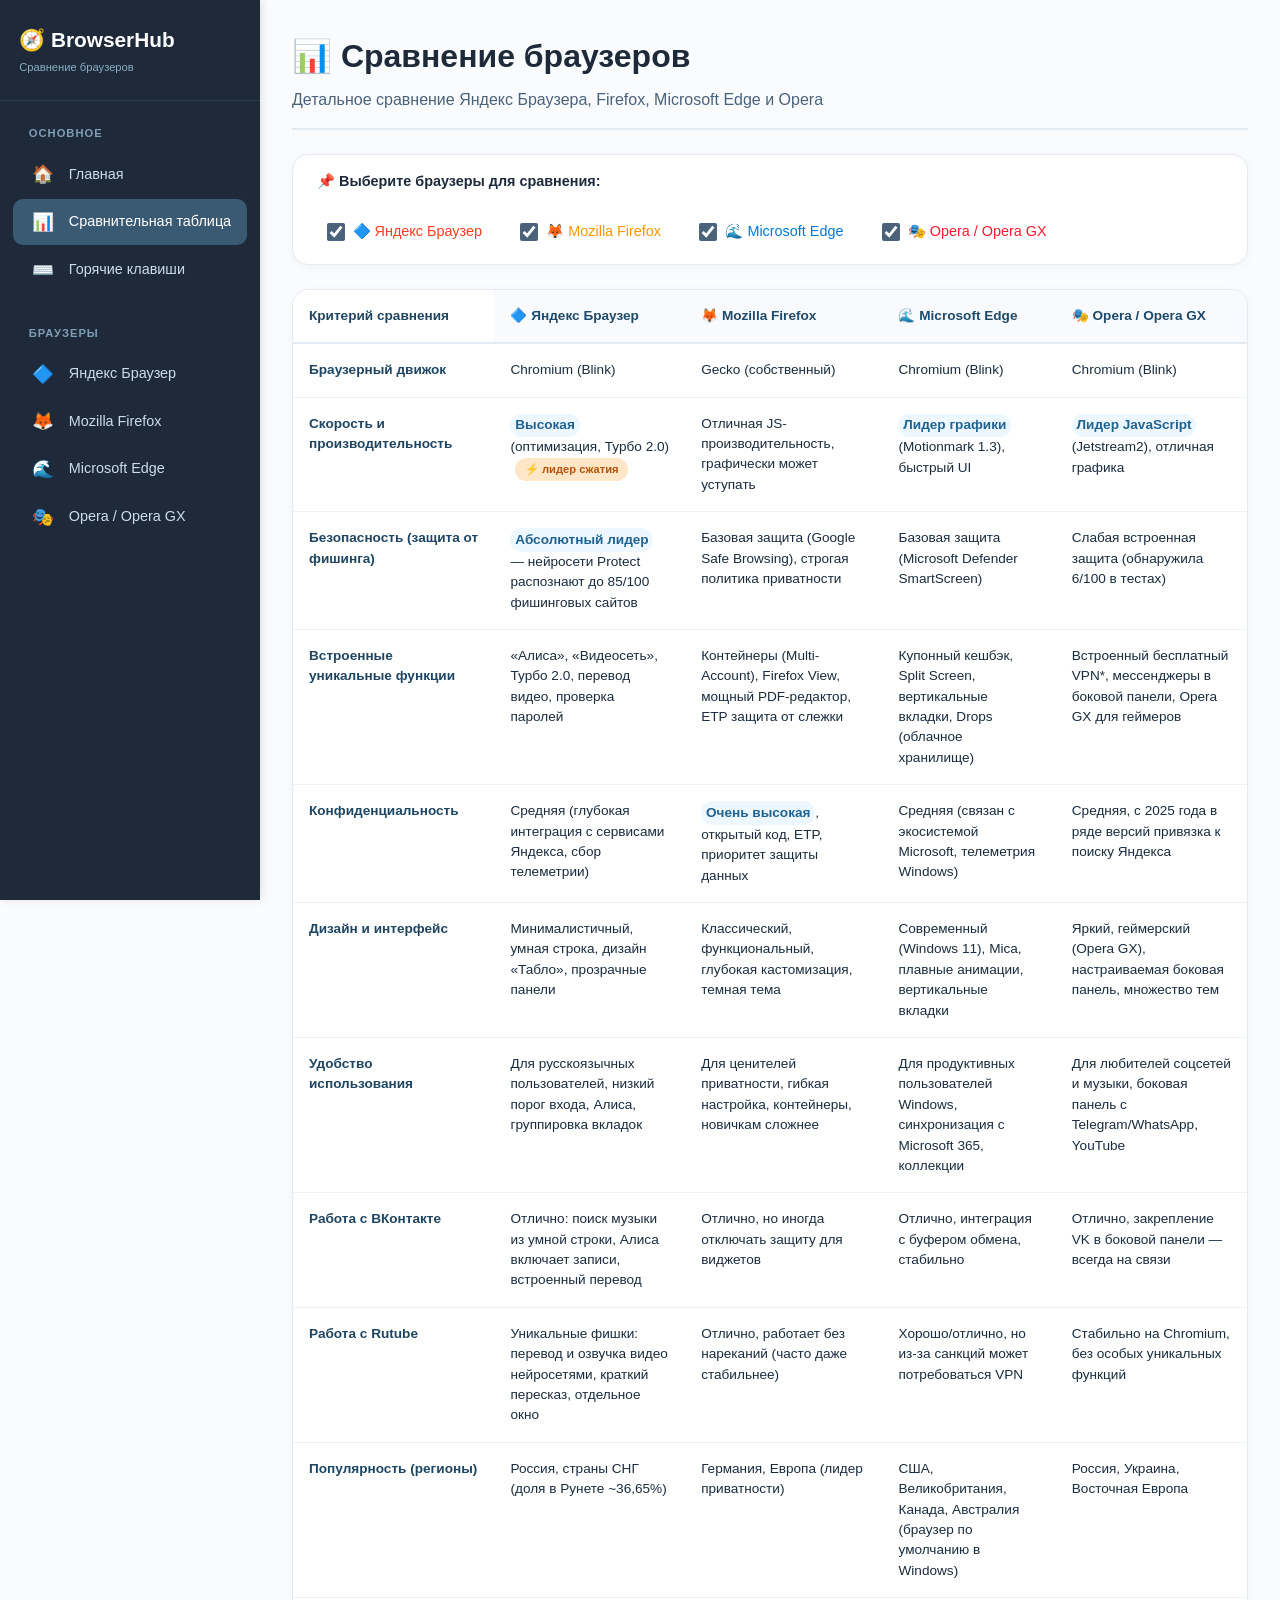
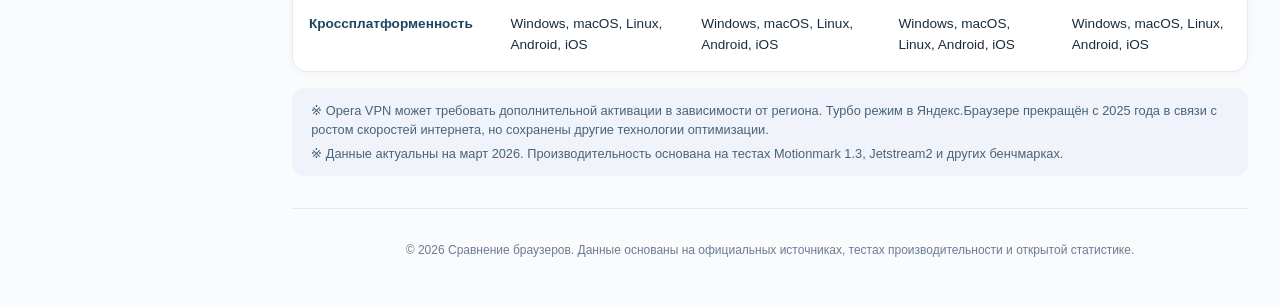
==== comparison.html @ c13c54df "Add files via upload" ====
<!DOCTYPE html>
<html lang="ru">
<head>
    <meta charset="UTF-8">
    <meta name="viewport" content="width=device-width, initial-scale=1.0">
    <title>Сравнение браузеров — Яндекс, Firefox, Edge, Opera</title>
    <style>
        /* ========= ОБЩИЕ СТИЛИ ========= */
        * {
            margin: 0;
            padding: 0;
            box-sizing: border-box;
        }

        body {
            font-family: -apple-system, BlinkMacSystemFont, 'Segoe UI', Roboto, 'Helvetica Neue', sans-serif;
            background: #f9fbfd;
            color: #1a2c3e;
            line-height: 1.5;
        }

        /* ========= БОКОВАЯ ПАНЕЛЬ ========= */
        .sidebar {
            position: fixed;
            left: 0;
            top: 0;
            width: 260px;
            height: 100vh;
            background: #1e2a3a;
            color: #e2e8f0;
            overflow-y: auto;
            z-index: 1000;
            box-shadow: 2px 0 8px rgba(0, 0, 0, 0.1);
        }

        .sidebar-header {
            padding: 1.5rem 1.2rem;
            border-bottom: 1px solid #2d3e4e;
            margin-bottom: 1rem;
        }

        .sidebar-header h3 {
            font-size: 1.3rem;
            font-weight: 600;
            color: #fff;
            margin-bottom: 0.25rem;
        }

        .sidebar-header p {
            font-size: 0.7rem;
            color: #8aaec4;
        }

        .sidebar-nav {
            padding: 0 0.8rem;
        }

        .nav-group {
            margin-bottom: 1.5rem;
        }

        .nav-group-title {
            font-size: 0.7rem;
            text-transform: uppercase;
            letter-spacing: 1px;
            font-weight: 600;
            color: #7f9eb5;
            padding: 0.5rem 1rem;
            margin-top: 0.5rem;
        }

        .nav-item {
            display: flex;
            align-items: center;
            gap: 12px;
            padding: 0.6rem 1rem;
            margin: 2px 0;
            border-radius: 10px;
            transition: all 0.2s ease;
            font-size: 0.9rem;
            font-weight: 500;
            color: #cbdde9;
        }

        .nav-item:hover {
            background: #2d4053;
            color: white;
            cursor: pointer;
        }

        .nav-item.active {
            background: #3a5a74;
            color: white;
        }

        .nav-icon {
            width: 28px;
            font-size: 1.1rem;
            text-align: center;
        }

        .sidebar-nav a {
            text-decoration: none;
            color: inherit;
            display: flex;
            align-items: center;
            gap: 12px;
            width: 100%;
        }

        /* ========= ОСНОВНОЙ КОНТЕНТ ========= */
        .main-content {
            margin-left: 260px;
            padding: 2rem;
            max-width: 1400px;
        }

        /* ========= ПАНЕЛЬ ВЫБОРА БРАУЗЕРОВ ========= */
        .selector-panel {
            background: white;
            border-radius: 1rem;
            padding: 1rem 1.5rem;
            margin-bottom: 1.5rem;
            border: 1px solid #e4eaf1;
            display: flex;
            flex-wrap: wrap;
            align-items: center;
            gap: 1.5rem;
            box-shadow: 0 2px 8px rgba(0, 0, 0, 0.04);
        }

        .selector-title {
            font-weight: 600;
            color: #1e2a3a;
            font-size: 0.9rem;
        }

        .checkbox-group {
            display: flex;
            flex-wrap: wrap;
            gap: 1.2rem;
        }

        .checkbox-item {
            display: flex;
            align-items: center;
            gap: 0.5rem;
            cursor: pointer;
            padding: 0.3rem 0.6rem;
            border-radius: 30px;
            transition: background 0.2s;
        }

        .checkbox-item:hover {
            background: #f0f4fa;
        }

        .checkbox-item input {
            width: 18px;
            height: 18px;
            cursor: pointer;
            accent-color: #4a627a;
        }

        .checkbox-item label {
            cursor: pointer;
            font-weight: 500;
            font-size: 0.9rem;
        }

        .checkbox-item.yandex label { color: #fc3f1d; }
        .checkbox-item.firefox label { color: #ff9500; }
        .checkbox-item.edge label { color: #0078d4; }
        .checkbox-item.opera label { color: #ff1a2e; }

        /* ========= ТАБЛИЦА ========= */
        .table-wrapper {
            overflow-x: auto;
            border-radius: 1rem;
            border: 1px solid #e4eaf1;
            background: white;
            box-shadow: 0 2px 8px rgba(0, 0, 0, 0.04);
        }

        .comparison-table {
            width: 100%;
            border-collapse: collapse;
            font-size: 0.85rem;
            min-width: 700px;
        }

        .comparison-table th,
        .comparison-table td {
            padding: 1rem;
            text-align: left;
            border-bottom: 1px solid #eef2f8;
            vertical-align: top;
        }

        .comparison-table th {
            background: #f8fafd;
            font-weight: 700;
            color: #1e4a6b;
            border-bottom: 2px solid #e4eaf1;
        }

        .comparison-table tr:last-child td {
            border-bottom: none;
        }

        /* Стили для скрытых колонок */
        .comparison-table th.hidden-col,
        .comparison-table td.hidden-col {
            display: none;
        }

        /* Первая колонка всегда видима */
        .comparison-table th:first-child,
        .comparison-table td:first-child {
            background: #fefefe;
            font-weight: 600;
            color: #1e4663;
            position: sticky;
            left: 0;
            background: white;
            box-shadow: 2px 0 5px -2px rgba(0,0,0,0.05);
        }

        .highlight {
            font-weight: 700;
            color: #1f6392;
            background: #ecf7ff;
            border-radius: 12px;
            padding: 0.1rem 0.3rem;
            display: inline-block;
        }

        .badge-leader {
            background: #ffe6c7;
            color: #b45309;
            font-size: 0.7rem;
            font-weight: 600;
            padding: 0.2rem 0.6rem;
            border-radius: 20px;
            display: inline-block;
            margin-left: 0.3rem;
        }

        .feature-list {
            margin: 0;
            padding-left: 1.2rem;
        }

        .feature-list li {
            margin-bottom: 0.2rem;
        }

        /* ========= ЗАГОЛОВОК ========= */
        .page-header {
            margin-bottom: 1.5rem;
            padding-bottom: 1rem;
            border-bottom: 2px solid #e4eaf1;
        }

        .page-header h1 {
            font-size: 2rem;
            font-weight: 700;
            color: #1e2a3a;
            margin-bottom: 0.5rem;
        }

        .page-header .subtitle {
            font-size: 1rem;
            color: #4a627a;
        }

        /* ========= ПОДВАЛ ========= */
        .footer {
            text-align: center;
            padding: 2rem 0 1rem;
            color: #6b7c93;
            font-size: 0.75rem;
            border-top: 1px solid #e2eaf1;
            margin-top: 2rem;
        }

        /* ========= АДАПТИВНОСТЬ ========= */
        @media (max-width: 768px) {
            .sidebar {
                transform: translateX(-100%);
                transition: transform 0.3s ease;
            }
            
            .sidebar.open {
                transform: translateX(0);
            }
            
            .main-content {
                margin-left: 0;
                padding: 1rem;
            }
            
            .mobile-menu-btn {
                display: block;
                position: fixed;
                top: 1rem;
                left: 1rem;
                z-index: 1001;
                background: #1e2a3a;
                color: white;
                padding: 0.5rem 0.8rem;
                border-radius: 8px;
                cursor: pointer;
                font-size: 0.9rem;
            }
            
            .selector-panel {
                flex-direction: column;
                align-items: flex-start;
            }
            
            .checkbox-group {
                gap: 0.8rem;
            }
        }

        @media (min-width: 769px) {
            .mobile-menu-btn {
                display: none;
            }
        }
    </style>
</head>
<body>

<!-- ========= БОКОВАЯ ПАНЕЛЬ ========= -->
<div class="sidebar" id="sidebar">
    <div class="sidebar-header">
        <h3>🧭 BrowserHub</h3>
        <p>Сравнение браузеров</p>
    </div>
    <div class="sidebar-nav">
        
        <div class="nav-group">
            <div class="nav-group-title">Основное</div>
			<div class="nav-item active">
                <a href="index.html">
                    <span class="nav-icon">🏠</span>
                    <span>Главная</span>
                </a>
            </div>
            <div class="nav-item active">
                <a href="comparison.html">
                    <span class="nav-icon">📊</span>
                    <span>Сравнительная таблица</span>
                </a>
            </div>
            <div class="nav-item">
                <a href="hotkeys.html">
                    <span class="nav-icon">⌨️</span>
                    <span>Горячие клавиши</span>
                </a>
            </div>
        </div>

        <div class="nav-group">
            <div class="nav-group-title">Браузеры</div>
            <div class="nav-item">
                <a href="yandex.html">
                    <span class="nav-icon">🔷</span>
                    <span>Яндекс Браузер</span>
                </a>
            </div>
            <div class="nav-item">
                <a href="firefox.html">
                    <span class="nav-icon">🦊</span>
                    <span>Mozilla Firefox</span>
                </a>
            </div>
            <div class="nav-item">
                <a href="edge.html">
                    <span class="nav-icon">🌊</span>
                    <span>Microsoft Edge</span>
                </a>
            </div>
            <div class="nav-item">
                <a href="opera.html">
                    <span class="nav-icon">🎭</span>
                    <span>Opera / Opera GX</span>
                </a>
            </div>
        </div>
    </div>
</div>

<!-- Кнопка для мобильных устройств -->
<div class="mobile-menu-btn" onclick="document.getElementById('sidebar').classList.toggle('open')">
    ☰ Меню
</div>

<!-- ОСНОВНОЙ КОНТЕНТ -->
<div class="main-content">
    <div class="page-header">
        <h1>📊 Сравнение браузеров</h1>
        <div class="subtitle">Детальное сравнение Яндекс Браузера, Firefox, Microsoft Edge и Opera</div>
    </div>

    <!-- Панель выбора браузеров -->
    <div class="selector-panel">
        <div class="selector-title">📌 Выберите браузеры для сравнения:</div>
        <div class="checkbox-group">
            <div class="checkbox-item yandex">
                <input type="checkbox" id="chk-yandex" value="yandex" checked>
                <label for="chk-yandex">🔷 Яндекс Браузер</label>
            </div>
            <div class="checkbox-item firefox">
                <input type="checkbox" id="chk-firefox" value="firefox" checked>
                <label for="chk-firefox">🦊 Mozilla Firefox</label>
            </div>
            <div class="checkbox-item edge">
                <input type="checkbox" id="chk-edge" value="edge" checked>
                <label for="chk-edge">🌊 Microsoft Edge</label>
            </div>
            <div class="checkbox-item opera">
                <input type="checkbox" id="chk-opera" value="opera" checked>
                <label for="chk-opera">🎭 Opera / Opera GX</label>
            </div>
        </div>
    </div>

    <!-- Таблица сравнения -->
    <div class="table-wrapper">
        <table class="comparison-table" id="comparison-table">
            <thead>
                <tr id="table-header">
                    <th>Критерий сравнения</th>
                    <th data-browser="yandex">🔷 Яндекс Браузер</th>
                    <th data-browser="firefox">🦊 Mozilla Firefox</th>
                    <th data-browser="edge">🌊 Microsoft Edge</th>
                    <th data-browser="opera">🎭 Opera / Opera GX</th>
                </tr>
            </thead>
            <tbody id="table-body">
                <!-- Движок -->
                <tr>
                    <td><strong>Браузерный движок</strong></td>
                    <td data-browser="yandex">Chromium (Blink)</td>
                    <td data-browser="firefox">Gecko (собственный)</td>
                    <td data-browser="edge">Chromium (Blink)</td>
                    <td data-browser="opera">Chromium (Blink)</td>
                </tr>
                <!-- Скорость и производительность -->
                <tr>
                    <td><strong>Скорость и производительность</strong></td>
                    <td data-browser="yandex"><span class="highlight">Высокая</span> (оптимизация, Турбо 2.0)<span class="badge-leader">⚡ лидер сжатия</span></td>
                    <td data-browser="firefox">Отличная JS-производительность, графически может уступать</td>
                    <td data-browser="edge"><span class="highlight">Лидер графики</span> (Motionmark 1.3), быстрый UI</td>
                    <td data-browser="opera"><span class="highlight">Лидер JavaScript</span> (Jetstream2), отличная графика</td>
                </tr>
                <!-- Безопасность -->
                <tr>
                    <td><strong>Безопасность (защита от фишинга)</strong></td>
                    <td data-browser="yandex"><span class="highlight">Абсолютный лидер</span> — нейросети Protect распознают до 85/100 фишинговых сайтов</td>
                    <td data-browser="firefox">Базовая защита (Google Safe Browsing), строгая политика приватности</td>
                    <td data-browser="edge">Базовая защита (Microsoft Defender SmartScreen)</td>
                    <td data-browser="opera">Слабая встроенная защита (обнаружила 6/100 в тестах)</td>
                </tr>
                <!-- Уникальные функции -->
                <tr>
                    <td><strong>Встроенные уникальные функции</strong></td>
                    <td data-browser="yandex">«Алиса», «Видеосеть», Турбо 2.0, перевод видео, проверка паролей</td>
                    <td data-browser="firefox">Контейнеры (Multi-Account), Firefox View, мощный PDF-редактор, ETP защита от слежки</td>
                    <td data-browser="edge">Купонный кешбэк, Split Screen, вертикальные вкладки, Drops (облачное хранилище)</td>
                    <td data-browser="opera">Встроенный бесплатный VPN*, мессенджеры в боковой панели, Opera GX для геймеров</td>
                </tr>
                <!-- Конфиденциальность -->
                <tr>
                    <td><strong>Конфиденциальность</strong></td>
                    <td data-browser="yandex">Средняя (глубокая интеграция с сервисами Яндекса, сбор телеметрии)</td>
                    <td data-browser="firefox"><span class="highlight">Очень высокая</span>, открытый код, ETP, приоритет защиты данных</td>
                    <td data-browser="edge">Средняя (связан с экосистемой Microsoft, телеметрия Windows)</td>
                    <td data-browser="opera">Средняя, с 2025 года в ряде версий привязка к поиску Яндекса</td>
                </tr>
                <!-- Дизайн -->
                <tr>
                    <td><strong>Дизайн и интерфейс</strong></td>
                    <td data-browser="yandex">Минималистичный, умная строка, дизайн «Табло», прозрачные панели</td>
                    <td data-browser="firefox">Классический, функциональный, глубокая кастомизация, темная тема</td>
                    <td data-browser="edge">Современный (Windows 11), Mica, плавные анимации, вертикальные вкладки</td>
                    <td data-browser="opera">Яркий, геймерский (Opera GX), настраиваемая боковая панель, множество тем</td>
                </tr>
                <!-- Удобство -->
                <tr>
                    <td><strong>Удобство использования</strong></td>
                    <td data-browser="yandex">Для русскоязычных пользователей, низкий порог входа, Алиса, группировка вкладок</td>
                    <td data-browser="firefox">Для ценителей приватности, гибкая настройка, контейнеры, новичкам сложнее</td>
                    <td data-browser="edge">Для продуктивных пользователей Windows, синхронизация с Microsoft 365, коллекции</td>
                    <td data-browser="opera">Для любителей соцсетей и музыки, боковая панель с Telegram/WhatsApp, YouTube</td>
                </tr>
                <!-- ВКонтакте -->
                <tr>
                    <td><strong>Работа с ВКонтакте</strong></td>
                    <td data-browser="yandex">Отлично: поиск музыки из умной строки, Алиса включает записи, встроенный перевод</td>
                    <td data-browser="firefox">Отлично, но иногда отключать защиту для виджетов</td>
                    <td data-browser="edge">Отлично, интеграция с буфером обмена, стабильно</td>
                    <td data-browser="opera">Отлично, закрепление VK в боковой панели — всегда на связи</td>
                </tr>
                <!-- Rutube -->
                <tr>
                    <td><strong>Работа с Rutube</strong></td>
                    <td data-browser="yandex">Уникальные фишки: перевод и озвучка видео нейросетями, краткий пересказ, отдельное окно</td>
                    <td data-browser="firefox">Отлично, работает без нареканий (часто даже стабильнее)</td>
                    <td data-browser="edge">Хорошо/отлично, но из-за санкций может потребоваться VPN</td>
                    <td data-browser="opera">Стабильно на Chromium, без особых уникальных функций</td>
                </tr>
                <!-- Популярность -->
                <tr>
                    <td><strong>Популярность (регионы)</strong></td>
                    <td data-browser="yandex">Россия, страны СНГ (доля в Рунете ~36,65%)</td>
                    <td data-browser="firefox">Германия, Европа (лидер приватности)</td>
                    <td data-browser="edge">США, Великобритания, Канада, Австралия (браузер по умолчанию в Windows)</td>
                    <td data-browser="opera">Россия, Украина, Восточная Европа</td>
                </tr>
                <!-- Кроссплатформенность -->
                <tr>
                    <td><strong>Кроссплатформенность</strong></td>
                    <td data-browser="yandex">Windows, macOS, Linux, Android, iOS</td>
                    <td data-browser="firefox">Windows, macOS, Linux, Android, iOS</td>
                    <td data-browser="edge">Windows, macOS, Linux, Android, iOS</td>
                    <td data-browser="opera">Windows, macOS, Linux, Android, iOS</td>
                </tr>
            </tbody>
        </table>
    </div>

    <!-- Примечание -->
    <div style="background: #f0f4fa; border-radius: 0.8rem; padding: 0.8rem 1.2rem; margin-top: 1rem; font-size: 0.8rem; color: #4a627a;">
        <p>※ Opera VPN может требовать дополнительной активации в зависимости от региона. Турбо режим в Яндекс.Браузере прекращён с 2025 года в связи с ростом скоростей интернета, но сохранены другие технологии оптимизации.</p>
        <p style="margin-top: 0.3rem;">※ Данные актуальны на март 2026. Производительность основана на тестах Motionmark 1.3, Jetstream2 и других бенчмарках.</p>
    </div>

    <div class="footer">
        © 2026 Сравнение браузеров. Данные основаны на официальных источниках, тестах производительности и открытой статистике.
    </div>
</div>

<script>
    // Функция для обновления видимости колонок в зависимости от выбранных галочек
    function updateTableVisibility() {
        // Получаем состояние галочек
        const showYandex = document.getElementById('chk-yandex').checked;
        const showFirefox = document.getElementById('chk-firefox').checked;
        const showEdge = document.getElementById('chk-edge').checked;
        const showOpera = document.getElementById('chk-opera').checked;

        // Получаем все заголовки и ячейки таблицы
        const headers = document.querySelectorAll('#table-header th');
        const rows = document.querySelectorAll('#table-body tr');

        // Определяем порядок колонок: индекс 0 - критерий, 1 - Яндекс, 2 - Firefox, 3 - Edge, 4 - Opera
        const browserIndex = {
            yandex: 1,
            firefox: 2,
            edge: 3,
            opera: 4
        };

        // Скрываем/показываем заголовки
        if (headers[1]) {
            headers[1].style.display = showYandex ? '' : 'none';
        }
        if (headers[2]) {
            headers[2].style.display = showFirefox ? '' : 'none';
        }
        if (headers[3]) {
            headers[3].style.display = showEdge ? '' : 'none';
        }
        if (headers[4]) {
            headers[4].style.display = showOpera ? '' : 'none';
        }

        // Скрываем/показываем ячейки в каждой строке
        rows.forEach(row => {
            const cells = row.querySelectorAll('td');
            if (cells[1]) cells[1].style.display = showYandex ? '' : 'none';
            if (cells[2]) cells[2].style.display = showFirefox ? '' : 'none';
            if (cells[3]) cells[3].style.display = showEdge ? '' : 'none';
            if (cells[4]) cells[4].style.display = showOpera ? '' : 'none';
        });
    }

    // Добавляем обработчики событий на все галочки
    document.getElementById('chk-yandex').addEventListener('change', updateTableVisibility);
    document.getElementById('chk-firefox').addEventListener('change', updateTableVisibility);
    document.getElementById('chk-edge').addEventListener('change', updateTableVisibility);
    document.getElementById('chk-opera').addEventListener('change', updateTableVisibility);

    // Вызываем функцию при загрузке страницы (все галочки по умолчанию включены)
    updateTableVisibility();

    // Скрипт для закрытия панели при клике вне её на мобильных
    document.addEventListener('click', function(event) {
        if (window.innerWidth <= 768) {
            const sidebar = document.getElementById('sidebar');
            const menuBtn = document.querySelector('.mobile-menu-btn');
            if (sidebar && !sidebar.contains(event.target) && menuBtn && !menuBtn.contains(event.target)) {
                sidebar.classList.remove('open');
            }
        }
    });
		// Автоматическая подсветка активного пункта меню
	    function setActiveNavItem() {
        const currentPath = window.location.pathname;
        const currentFile = currentPath.split('/').pop() || 'index.html';
        
        const navLinks = document.querySelectorAll('.sidebar-nav a');
        navLinks.forEach(link => {
            const href = link.getAttribute('href');
            if (href === currentFile) {
                link.parentElement.classList.add('active');
            } else {
                link.parentElement.classList.remove('active');
            }
        });
    }
    
    setActiveNavItem();
</script>

</body>
</html>
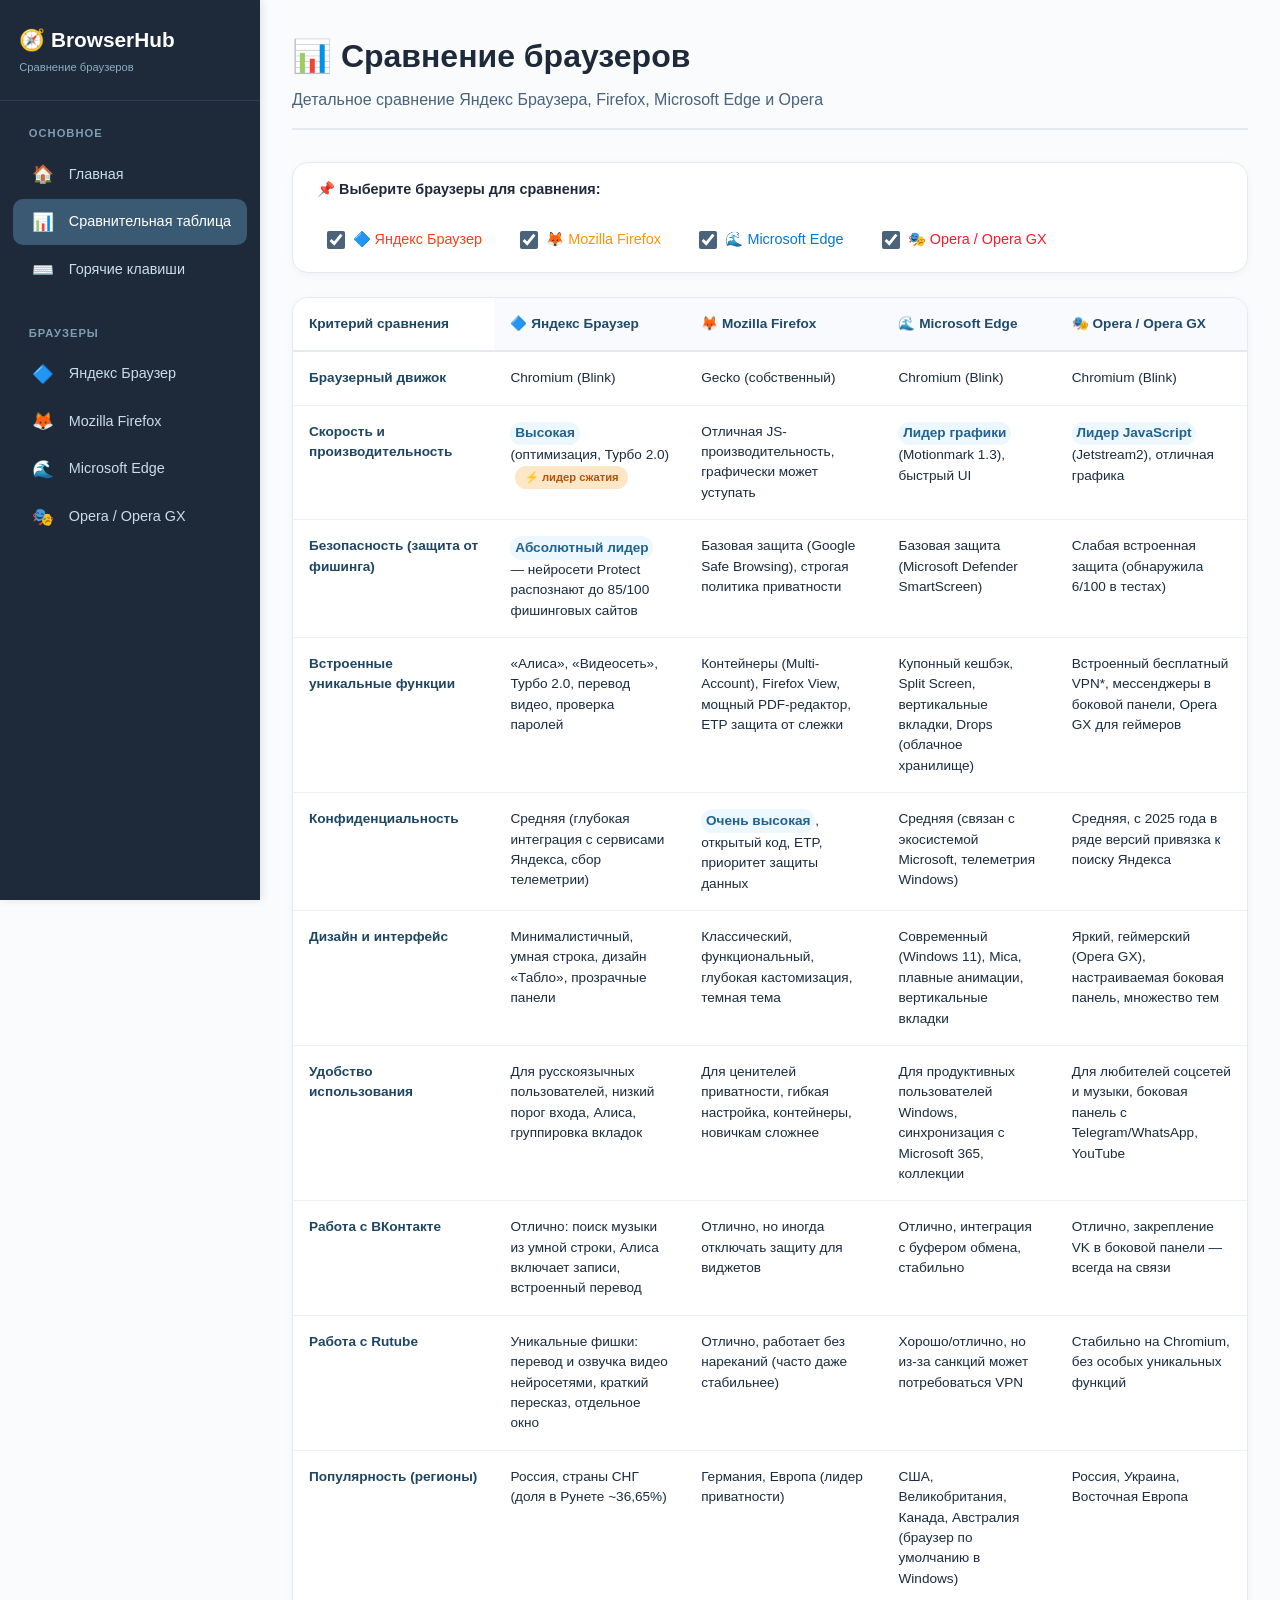
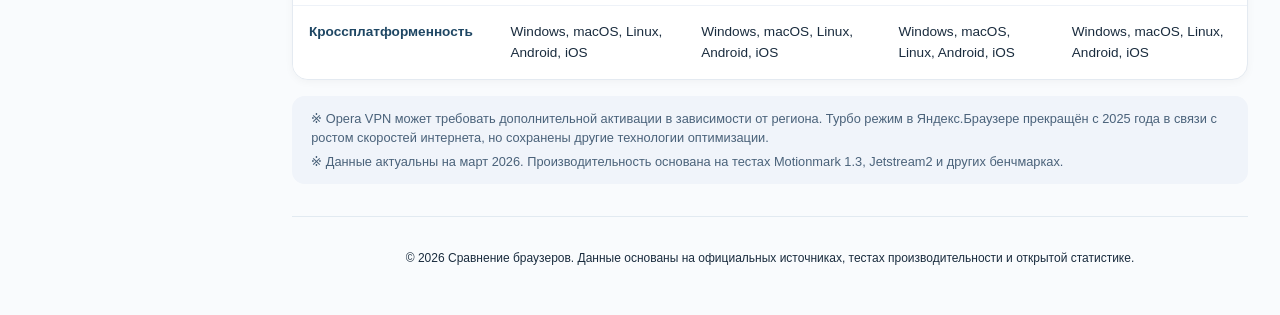
==== commit 558eaadd: "Add files via upload" ====
--- a/comparison.html
+++ b/comparison.html
@@ -1,631 +1,432 @@
-<!DOCTYPE html>
-<html lang="ru">
-<head>
-    <meta charset="UTF-8">
-    <meta name="viewport" content="width=device-width, initial-scale=1.0">
-    <title>Сравнение браузеров — Яндекс, Firefox, Edge, Opera</title>
-    <style>
-        /* ========= ОБЩИЕ СТИЛИ ========= */
-        * {
-            margin: 0;
-            padding: 0;
-            box-sizing: border-box;
-        }
-
-        body {
-            font-family: -apple-system, BlinkMacSystemFont, 'Segoe UI', Roboto, 'Helvetica Neue', sans-serif;
-            background: #f9fbfd;
-            color: #1a2c3e;
-            line-height: 1.5;
-        }
-
-        /* ========= БОКОВАЯ ПАНЕЛЬ ========= */
-        .sidebar {
-            position: fixed;
-            left: 0;
-            top: 0;
-            width: 260px;
-            height: 100vh;
-            background: #1e2a3a;
-            color: #e2e8f0;
-            overflow-y: auto;
-            z-index: 1000;
-            box-shadow: 2px 0 8px rgba(0, 0, 0, 0.1);
-        }
-
-        .sidebar-header {
-            padding: 1.5rem 1.2rem;
-            border-bottom: 1px solid #2d3e4e;
-            margin-bottom: 1rem;
-        }
-
-        .sidebar-header h3 {
-            font-size: 1.3rem;
-            font-weight: 600;
-            color: #fff;
-            margin-bottom: 0.25rem;
-        }
-
-        .sidebar-header p {
-            font-size: 0.7rem;
-            color: #8aaec4;
-        }
-
-        .sidebar-nav {
-            padding: 0 0.8rem;
-        }
-
-        .nav-group {
-            margin-bottom: 1.5rem;
-        }
-
-        .nav-group-title {
-            font-size: 0.7rem;
-            text-transform: uppercase;
-            letter-spacing: 1px;
-            font-weight: 600;
-            color: #7f9eb5;
-            padding: 0.5rem 1rem;
-            margin-top: 0.5rem;
-        }
-
-        .nav-item {
-            display: flex;
-            align-items: center;
-            gap: 12px;
-            padding: 0.6rem 1rem;
-            margin: 2px 0;
-            border-radius: 10px;
-            transition: all 0.2s ease;
-            font-size: 0.9rem;
-            font-weight: 500;
-            color: #cbdde9;
-        }
-
-        .nav-item:hover {
-            background: #2d4053;
-            color: white;
-            cursor: pointer;
-        }
-
-        .nav-item.active {
-            background: #3a5a74;
-            color: white;
-        }
-
-        .nav-icon {
-            width: 28px;
-            font-size: 1.1rem;
-            text-align: center;
-        }
-
-        .sidebar-nav a {
-            text-decoration: none;
-            color: inherit;
-            display: flex;
-            align-items: center;
-            gap: 12px;
-            width: 100%;
-        }
-
-        /* ========= ОСНОВНОЙ КОНТЕНТ ========= */
-        .main-content {
-            margin-left: 260px;
-            padding: 2rem;
-            max-width: 1400px;
-        }
-
-        /* ========= ПАНЕЛЬ ВЫБОРА БРАУЗЕРОВ ========= */
-        .selector-panel {
-            background: white;
-            border-radius: 1rem;
-            padding: 1rem 1.5rem;
-            margin-bottom: 1.5rem;
-            border: 1px solid #e4eaf1;
-            display: flex;
-            flex-wrap: wrap;
-            align-items: center;
-            gap: 1.5rem;
-            box-shadow: 0 2px 8px rgba(0, 0, 0, 0.04);
-        }
-
-        .selector-title {
-            font-weight: 600;
-            color: #1e2a3a;
-            font-size: 0.9rem;
-        }
-
-        .checkbox-group {
-            display: flex;
-            flex-wrap: wrap;
-            gap: 1.2rem;
-        }
-
-        .checkbox-item {
-            display: flex;
-            align-items: center;
-            gap: 0.5rem;
-            cursor: pointer;
-            padding: 0.3rem 0.6rem;
-            border-radius: 30px;
-            transition: background 0.2s;
-        }
-
-        .checkbox-item:hover {
-            background: #f0f4fa;
-        }
-
-        .checkbox-item input {
-            width: 18px;
-            height: 18px;
-            cursor: pointer;
-            accent-color: #4a627a;
-        }
-
-        .checkbox-item label {
-            cursor: pointer;
-            font-weight: 500;
-            font-size: 0.9rem;
-        }
-
-        .checkbox-item.yandex label { color: #fc3f1d; }
-        .checkbox-item.firefox label { color: #ff9500; }
-        .checkbox-item.edge label { color: #0078d4; }
-        .checkbox-item.opera label { color: #ff1a2e; }
-
-        /* ========= ТАБЛИЦА ========= */
-        .table-wrapper {
-            overflow-x: auto;
-            border-radius: 1rem;
-            border: 1px solid #e4eaf1;
-            background: white;
-            box-shadow: 0 2px 8px rgba(0, 0, 0, 0.04);
-        }
-
-        .comparison-table {
-            width: 100%;
-            border-collapse: collapse;
-            font-size: 0.85rem;
-            min-width: 700px;
-        }
-
-        .comparison-table th,
-        .comparison-table td {
-            padding: 1rem;
-            text-align: left;
-            border-bottom: 1px solid #eef2f8;
-            vertical-align: top;
-        }
-
-        .comparison-table th {
-            background: #f8fafd;
-            font-weight: 700;
-            color: #1e4a6b;
-            border-bottom: 2px solid #e4eaf1;
-        }
-
-        .comparison-table tr:last-child td {
-            border-bottom: none;
-        }
-
-        /* Стили для скрытых колонок */
-        .comparison-table th.hidden-col,
-        .comparison-table td.hidden-col {
-            display: none;
-        }
-
-        /* Первая колонка всегда видима */
-        .comparison-table th:first-child,
-        .comparison-table td:first-child {
-            background: #fefefe;
-            font-weight: 600;
-            color: #1e4663;
-            position: sticky;
-            left: 0;
-            background: white;
-            box-shadow: 2px 0 5px -2px rgba(0,0,0,0.05);
-        }
-
-        .highlight {
-            font-weight: 700;
-            color: #1f6392;
-            background: #ecf7ff;
-            border-radius: 12px;
-            padding: 0.1rem 0.3rem;
-            display: inline-block;
-        }
-
-        .badge-leader {
-            background: #ffe6c7;
-            color: #b45309;
-            font-size: 0.7rem;
-            font-weight: 600;
-            padding: 0.2rem 0.6rem;
-            border-radius: 20px;
-            display: inline-block;
-            margin-left: 0.3rem;
-        }
-
-        .feature-list {
-            margin: 0;
-            padding-left: 1.2rem;
-        }
-
-        .feature-list li {
-            margin-bottom: 0.2rem;
-        }
-
-        /* ========= ЗАГОЛОВОК ========= */
-        .page-header {
-            margin-bottom: 1.5rem;
-            padding-bottom: 1rem;
-            border-bottom: 2px solid #e4eaf1;
-        }
-
-        .page-header h1 {
-            font-size: 2rem;
-            font-weight: 700;
-            color: #1e2a3a;
-            margin-bottom: 0.5rem;
-        }
-
-        .page-header .subtitle {
-            font-size: 1rem;
-            color: #4a627a;
-        }
-
-        /* ========= ПОДВАЛ ========= */
-        .footer {
-            text-align: center;
-            padding: 2rem 0 1rem;
-            color: #6b7c93;
-            font-size: 0.75rem;
-            border-top: 1px solid #e2eaf1;
-            margin-top: 2rem;
-        }
-
-        /* ========= АДАПТИВНОСТЬ ========= */
-        @media (max-width: 768px) {
-            .sidebar {
-                transform: translateX(-100%);
-                transition: transform 0.3s ease;
-            }
-            
-            .sidebar.open {
-                transform: translateX(0);
-            }
-            
-            .main-content {
-                margin-left: 0;
-                padding: 1rem;
-            }
-            
-            .mobile-menu-btn {
-                display: block;
-                position: fixed;
-                top: 1rem;
-                left: 1rem;
-                z-index: 1001;
-                background: #1e2a3a;
-                color: white;
-                padding: 0.5rem 0.8rem;
-                border-radius: 8px;
-                cursor: pointer;
-                font-size: 0.9rem;
-            }
-            
-            .selector-panel {
-                flex-direction: column;
-                align-items: flex-start;
-            }
-            
-            .checkbox-group {
-                gap: 0.8rem;
-            }
-        }
-
-        @media (min-width: 769px) {
-            .mobile-menu-btn {
-                display: none;
-            }
-        }
-    </style>
-</head>
-<body>
-
-<!-- ========= БОКОВАЯ ПАНЕЛЬ ========= -->
-<div class="sidebar" id="sidebar">
-    <div class="sidebar-header">
-        <h3>🧭 BrowserHub</h3>
-        <p>Сравнение браузеров</p>
-    </div>
-    <div class="sidebar-nav">
-        
-        <div class="nav-group">
-            <div class="nav-group-title">Основное</div>
-			<div class="nav-item active">
-                <a href="index.html">
-                    <span class="nav-icon">🏠</span>
-                    <span>Главная</span>
-                </a>
-            </div>
-            <div class="nav-item active">
-                <a href="comparison.html">
-                    <span class="nav-icon">📊</span>
-                    <span>Сравнительная таблица</span>
-                </a>
-            </div>
-            <div class="nav-item">
-                <a href="hotkeys.html">
-                    <span class="nav-icon">⌨️</span>
-                    <span>Горячие клавиши</span>
-                </a>
-            </div>
-        </div>
-
-        <div class="nav-group">
-            <div class="nav-group-title">Браузеры</div>
-            <div class="nav-item">
-                <a href="yandex.html">
-                    <span class="nav-icon">🔷</span>
-                    <span>Яндекс Браузер</span>
-                </a>
-            </div>
-            <div class="nav-item">
-                <a href="firefox.html">
-                    <span class="nav-icon">🦊</span>
-                    <span>Mozilla Firefox</span>
-                </a>
-            </div>
-            <div class="nav-item">
-                <a href="edge.html">
-                    <span class="nav-icon">🌊</span>
-                    <span>Microsoft Edge</span>
-                </a>
-            </div>
-            <div class="nav-item">
-                <a href="opera.html">
-                    <span class="nav-icon">🎭</span>
-                    <span>Opera / Opera GX</span>
-                </a>
-            </div>
-        </div>
-    </div>
-</div>
-
-<!-- Кнопка для мобильных устройств -->
-<div class="mobile-menu-btn" onclick="document.getElementById('sidebar').classList.toggle('open')">
-    ☰ Меню
-</div>
-
-<!-- ОСНОВНОЙ КОНТЕНТ -->
-<div class="main-content">
-    <div class="page-header">
-        <h1>📊 Сравнение браузеров</h1>
-        <div class="subtitle">Детальное сравнение Яндекс Браузера, Firefox, Microsoft Edge и Opera</div>
-    </div>
-
-    <!-- Панель выбора браузеров -->
-    <div class="selector-panel">
-        <div class="selector-title">📌 Выберите браузеры для сравнения:</div>
-        <div class="checkbox-group">
-            <div class="checkbox-item yandex">
-                <input type="checkbox" id="chk-yandex" value="yandex" checked>
-                <label for="chk-yandex">🔷 Яндекс Браузер</label>
-            </div>
-            <div class="checkbox-item firefox">
-                <input type="checkbox" id="chk-firefox" value="firefox" checked>
-                <label for="chk-firefox">🦊 Mozilla Firefox</label>
-            </div>
-            <div class="checkbox-item edge">
-                <input type="checkbox" id="chk-edge" value="edge" checked>
-                <label for="chk-edge">🌊 Microsoft Edge</label>
-            </div>
-            <div class="checkbox-item opera">
-                <input type="checkbox" id="chk-opera" value="opera" checked>
-                <label for="chk-opera">🎭 Opera / Opera GX</label>
-            </div>
-        </div>
-    </div>
-
-    <!-- Таблица сравнения -->
-    <div class="table-wrapper">
-        <table class="comparison-table" id="comparison-table">
-            <thead>
-                <tr id="table-header">
-                    <th>Критерий сравнения</th>
-                    <th data-browser="yandex">🔷 Яндекс Браузер</th>
-                    <th data-browser="firefox">🦊 Mozilla Firefox</th>
-                    <th data-browser="edge">🌊 Microsoft Edge</th>
-                    <th data-browser="opera">🎭 Opera / Opera GX</th>
-                </tr>
-            </thead>
-            <tbody id="table-body">
-                <!-- Движок -->
-                <tr>
-                    <td><strong>Браузерный движок</strong></td>
-                    <td data-browser="yandex">Chromium (Blink)</td>
-                    <td data-browser="firefox">Gecko (собственный)</td>
-                    <td data-browser="edge">Chromium (Blink)</td>
-                    <td data-browser="opera">Chromium (Blink)</td>
-                </tr>
-                <!-- Скорость и производительность -->
-                <tr>
-                    <td><strong>Скорость и производительность</strong></td>
-                    <td data-browser="yandex"><span class="highlight">Высокая</span> (оптимизация, Турбо 2.0)<span class="badge-leader">⚡ лидер сжатия</span></td>
-                    <td data-browser="firefox">Отличная JS-производительность, графически может уступать</td>
-                    <td data-browser="edge"><span class="highlight">Лидер графики</span> (Motionmark 1.3), быстрый UI</td>
-                    <td data-browser="opera"><span class="highlight">Лидер JavaScript</span> (Jetstream2), отличная графика</td>
-                </tr>
-                <!-- Безопасность -->
-                <tr>
-                    <td><strong>Безопасность (защита от фишинга)</strong></td>
-                    <td data-browser="yandex"><span class="highlight">Абсолютный лидер</span> — нейросети Protect распознают до 85/100 фишинговых сайтов</td>
-                    <td data-browser="firefox">Базовая защита (Google Safe Browsing), строгая политика приватности</td>
-                    <td data-browser="edge">Базовая защита (Microsoft Defender SmartScreen)</td>
-                    <td data-browser="opera">Слабая встроенная защита (обнаружила 6/100 в тестах)</td>
-                </tr>
-                <!-- Уникальные функции -->
-                <tr>
-                    <td><strong>Встроенные уникальные функции</strong></td>
-                    <td data-browser="yandex">«Алиса», «Видеосеть», Турбо 2.0, перевод видео, проверка паролей</td>
-                    <td data-browser="firefox">Контейнеры (Multi-Account), Firefox View, мощный PDF-редактор, ETP защита от слежки</td>
-                    <td data-browser="edge">Купонный кешбэк, Split Screen, вертикальные вкладки, Drops (облачное хранилище)</td>
-                    <td data-browser="opera">Встроенный бесплатный VPN*, мессенджеры в боковой панели, Opera GX для геймеров</td>
-                </tr>
-                <!-- Конфиденциальность -->
-                <tr>
-                    <td><strong>Конфиденциальность</strong></td>
-                    <td data-browser="yandex">Средняя (глубокая интеграция с сервисами Яндекса, сбор телеметрии)</td>
-                    <td data-browser="firefox"><span class="highlight">Очень высокая</span>, открытый код, ETP, приоритет защиты данных</td>
-                    <td data-browser="edge">Средняя (связан с экосистемой Microsoft, телеметрия Windows)</td>
-                    <td data-browser="opera">Средняя, с 2025 года в ряде версий привязка к поиску Яндекса</td>
-                </tr>
-                <!-- Дизайн -->
-                <tr>
-                    <td><strong>Дизайн и интерфейс</strong></td>
-                    <td data-browser="yandex">Минималистичный, умная строка, дизайн «Табло», прозрачные панели</td>
-                    <td data-browser="firefox">Классический, функциональный, глубокая кастомизация, темная тема</td>
-                    <td data-browser="edge">Современный (Windows 11), Mica, плавные анимации, вертикальные вкладки</td>
-                    <td data-browser="opera">Яркий, геймерский (Opera GX), настраиваемая боковая панель, множество тем</td>
-                </tr>
-                <!-- Удобство -->
-                <tr>
-                    <td><strong>Удобство использования</strong></td>
-                    <td data-browser="yandex">Для русскоязычных пользователей, низкий порог входа, Алиса, группировка вкладок</td>
-                    <td data-browser="firefox">Для ценителей приватности, гибкая настройка, контейнеры, новичкам сложнее</td>
-                    <td data-browser="edge">Для продуктивных пользователей Windows, синхронизация с Microsoft 365, коллекции</td>
-                    <td data-browser="opera">Для любителей соцсетей и музыки, боковая панель с Telegram/WhatsApp, YouTube</td>
-                </tr>
-                <!-- ВКонтакте -->
-                <tr>
-                    <td><strong>Работа с ВКонтакте</strong></td>
-                    <td data-browser="yandex">Отлично: поиск музыки из умной строки, Алиса включает записи, встроенный перевод</td>
-                    <td data-browser="firefox">Отлично, но иногда отключать защиту для виджетов</td>
-                    <td data-browser="edge">Отлично, интеграция с буфером обмена, стабильно</td>
-                    <td data-browser="opera">Отлично, закрепление VK в боковой панели — всегда на связи</td>
-                </tr>
-                <!-- Rutube -->
-                <tr>
-                    <td><strong>Работа с Rutube</strong></td>
-                    <td data-browser="yandex">Уникальные фишки: перевод и озвучка видео нейросетями, краткий пересказ, отдельное окно</td>
-                    <td data-browser="firefox">Отлично, работает без нареканий (часто даже стабильнее)</td>
-                    <td data-browser="edge">Хорошо/отлично, но из-за санкций может потребоваться VPN</td>
-                    <td data-browser="opera">Стабильно на Chromium, без особых уникальных функций</td>
-                </tr>
-                <!-- Популярность -->
-                <tr>
-                    <td><strong>Популярность (регионы)</strong></td>
-                    <td data-browser="yandex">Россия, страны СНГ (доля в Рунете ~36,65%)</td>
-                    <td data-browser="firefox">Германия, Европа (лидер приватности)</td>
-                    <td data-browser="edge">США, Великобритания, Канада, Австралия (браузер по умолчанию в Windows)</td>
-                    <td data-browser="opera">Россия, Украина, Восточная Европа</td>
-                </tr>
-                <!-- Кроссплатформенность -->
-                <tr>
-                    <td><strong>Кроссплатформенность</strong></td>
-                    <td data-browser="yandex">Windows, macOS, Linux, Android, iOS</td>
-                    <td data-browser="firefox">Windows, macOS, Linux, Android, iOS</td>
-                    <td data-browser="edge">Windows, macOS, Linux, Android, iOS</td>
-                    <td data-browser="opera">Windows, macOS, Linux, Android, iOS</td>
-                </tr>
-            </tbody>
-        </table>
-    </div>
-
-    <!-- Примечание -->
-    <div style="background: #f0f4fa; border-radius: 0.8rem; padding: 0.8rem 1.2rem; margin-top: 1rem; font-size: 0.8rem; color: #4a627a;">
-        <p>※ Opera VPN может требовать дополнительной активации в зависимости от региона. Турбо режим в Яндекс.Браузере прекращён с 2025 года в связи с ростом скоростей интернета, но сохранены другие технологии оптимизации.</p>
-        <p style="margin-top: 0.3rem;">※ Данные актуальны на март 2026. Производительность основана на тестах Motionmark 1.3, Jetstream2 и других бенчмарках.</p>
-    </div>
-
-    <div class="footer">
-        © 2026 Сравнение браузеров. Данные основаны на официальных источниках, тестах производительности и открытой статистике.
-    </div>
-</div>
-
-<script>
-    // Функция для обновления видимости колонок в зависимости от выбранных галочек
-    function updateTableVisibility() {
-        // Получаем состояние галочек
-        const showYandex = document.getElementById('chk-yandex').checked;
-        const showFirefox = document.getElementById('chk-firefox').checked;
-        const showEdge = document.getElementById('chk-edge').checked;
-        const showOpera = document.getElementById('chk-opera').checked;
-
-        // Получаем все заголовки и ячейки таблицы
-        const headers = document.querySelectorAll('#table-header th');
-        const rows = document.querySelectorAll('#table-body tr');
-
-        // Определяем порядок колонок: индекс 0 - критерий, 1 - Яндекс, 2 - Firefox, 3 - Edge, 4 - Opera
-        const browserIndex = {
-            yandex: 1,
-            firefox: 2,
-            edge: 3,
-            opera: 4
-        };
-
-        // Скрываем/показываем заголовки
-        if (headers[1]) {
-            headers[1].style.display = showYandex ? '' : 'none';
-        }
-        if (headers[2]) {
-            headers[2].style.display = showFirefox ? '' : 'none';
-        }
-        if (headers[3]) {
-            headers[3].style.display = showEdge ? '' : 'none';
-        }
-        if (headers[4]) {
-            headers[4].style.display = showOpera ? '' : 'none';
-        }
-
-        // Скрываем/показываем ячейки в каждой строке
-        rows.forEach(row => {
-            const cells = row.querySelectorAll('td');
-            if (cells[1]) cells[1].style.display = showYandex ? '' : 'none';
-            if (cells[2]) cells[2].style.display = showFirefox ? '' : 'none';
-            if (cells[3]) cells[3].style.display = showEdge ? '' : 'none';
-            if (cells[4]) cells[4].style.display = showOpera ? '' : 'none';
-        });
-    }
-
-    // Добавляем обработчики событий на все галочки
-    document.getElementById('chk-yandex').addEventListener('change', updateTableVisibility);
-    document.getElementById('chk-firefox').addEventListener('change', updateTableVisibility);
-    document.getElementById('chk-edge').addEventListener('change', updateTableVisibility);
-    document.getElementById('chk-opera').addEventListener('change', updateTableVisibility);
-
-    // Вызываем функцию при загрузке страницы (все галочки по умолчанию включены)
-    updateTableVisibility();
-
-    // Скрипт для закрытия панели при клике вне её на мобильных
-    document.addEventListener('click', function(event) {
-        if (window.innerWidth <= 768) {
-            const sidebar = document.getElementById('sidebar');
-            const menuBtn = document.querySelector('.mobile-menu-btn');
-            if (sidebar && !sidebar.contains(event.target) && menuBtn && !menuBtn.contains(event.target)) {
-                sidebar.classList.remove('open');
-            }
-        }
-    });
-		// Автоматическая подсветка активного пункта меню
-	    function setActiveNavItem() {
-        const currentPath = window.location.pathname;
-        const currentFile = currentPath.split('/').pop() || 'index.html';
-        
-        const navLinks = document.querySelectorAll('.sidebar-nav a');
-        navLinks.forEach(link => {
-            const href = link.getAttribute('href');
-            if (href === currentFile) {
-                link.parentElement.classList.add('active');
-            } else {
-                link.parentElement.classList.remove('active');
-            }
-        });
-    }
-    
-    setActiveNavItem();
-</script>
-
-</body>
-</html>+<!DOCTYPE html>
+<html lang="ru">
+<head>
+<link rel="stylesheet" href="12.css" >
+    <meta charset="UTF-8">
+    <meta name="viewport" content="width=device-width, initial-scale=1.0">
+    <title>Сравнение браузеров — Яндекс, Firefox, Edge, Opera</title>
+    <style>
+
+        /* ========= ПАНЕЛЬ ВЫБОРА БРАУЗЕРОВ ========= */
+        .selector-panel {
+            background: white;
+            border-radius: 1rem;
+            padding: 1rem 1.5rem;
+            margin-bottom: 1.5rem;
+            border: 1px solid #e4eaf1;
+            display: flex;
+            flex-wrap: wrap;
+            align-items: center;
+            gap: 1.5rem;
+            box-shadow: 0 2px 8px rgba(0, 0, 0, 0.04);
+        }
+
+        .selector-title {
+            font-weight: 600;
+            color: #1e2a3a;
+            font-size: 0.9rem;
+        }
+
+        .checkbox-group {
+            display: flex;
+            flex-wrap: wrap;
+            gap: 1.2rem;
+        }
+
+        .checkbox-item {
+            display: flex;
+            align-items: center;
+            gap: 0.5rem;
+            cursor: pointer;
+            padding: 0.3rem 0.6rem;
+            border-radius: 30px;
+            transition: background 0.2s;
+        }
+
+        .checkbox-item:hover {
+            background: #f0f4fa;
+        }
+
+        .checkbox-item input {
+            width: 18px;
+            height: 18px;
+            cursor: pointer;
+            accent-color: #4a627a;
+        }
+
+        .checkbox-item label {
+            cursor: pointer;
+            font-weight: 500;
+            font-size: 0.9rem;
+        }
+
+        .checkbox-item.yandex label { color: #fc3f1d; }
+        .checkbox-item.firefox label { color: #ff9500; }
+        .checkbox-item.edge label { color: #0078d4; }
+        .checkbox-item.opera label { color: #ff1a2e; }
+
+        /* ========= ТАБЛИЦА ========= */
+        .table-wrapper {
+            overflow-x: auto;
+            border-radius: 1rem;
+            border: 1px solid #e4eaf1;
+            background: white;
+            box-shadow: 0 2px 8px rgba(0, 0, 0, 0.04);
+        }
+
+        .comparison-table {
+            width: 100%;
+            border-collapse: collapse;
+            font-size: 0.85rem;
+            min-width: 700px;
+        }
+
+        .comparison-table th,
+        .comparison-table td {
+            padding: 1rem;
+            text-align: left;
+            border-bottom: 1px solid #eef2f8;
+            vertical-align: top;
+        }
+
+        .comparison-table th {
+            background: #f8fafd;
+            font-weight: 700;
+            color: #1e4a6b;
+            border-bottom: 2px solid #e4eaf1;
+        }
+
+        .comparison-table tr:last-child td {
+            border-bottom: none;
+        }
+
+        /* Стили для скрытых колонок */
+        .comparison-table th.hidden-col,
+        .comparison-table td.hidden-col {
+            display: none;
+        }
+
+        /* Первая колонка всегда видима */
+        .comparison-table th:first-child,
+        .comparison-table td:first-child {
+            background: #fefefe;
+            font-weight: 600;
+            color: #1e4663;
+            position: sticky;
+            left: 0;
+            background: white;
+            box-shadow: 2px 0 5px -2px rgba(0,0,0,0.05);
+        }
+
+        .highlight {
+            font-weight: 700;
+            color: #1f6392;
+            background: #ecf7ff;
+            border-radius: 12px;
+            padding: 0.1rem 0.3rem;
+            display: inline-block;
+        }
+
+        .badge-leader {
+            background: #ffe6c7;
+            color: #b45309;
+            font-size: 0.7rem;
+            font-weight: 600;
+            padding: 0.2rem 0.6rem;
+            border-radius: 20px;
+            display: inline-block;
+            margin-left: 0.3rem;
+        }
+
+        .feature-list {
+            margin: 0;
+            padding-left: 1.2rem;
+        }
+
+        .feature-list li {
+            margin-bottom: 0.2rem;
+        }
+    </style>
+</head>
+<body>
+
+<!-- ========= БОКОВАЯ ПАНЕЛЬ ========= -->
+<div class="sidebar" id="sidebar">
+    <div class="sidebar-header">
+        <h3>🧭 BrowserHub</h3>
+        <p>Сравнение браузеров</p>
+    </div>
+    <div class="sidebar-nav">
+        
+        <div class="nav-group">
+            <div class="nav-group-title">Основное</div>
+			<div class="nav-item active">
+                <a href="index.html">
+                    <span class="nav-icon">🏠</span>
+                    <span>Главная</span>
+                </a>
+            </div>
+            <div class="nav-item active">
+                <a href="comparison.html">
+                    <span class="nav-icon">📊</span>
+                    <span>Сравнительная таблица</span>
+                </a>
+            </div>
+            <div class="nav-item">
+                <a href="hotkeys.html">
+                    <span class="nav-icon">⌨️</span>
+                    <span>Горячие клавиши</span>
+                </a>
+            </div>
+        </div>
+
+        <div class="nav-group">
+            <div class="nav-group-title">Браузеры</div>
+            <div class="nav-item">
+                <a href="yandex.html">
+                    <span class="nav-icon">🔷</span>
+                    <span>Яндекс Браузер</span>
+                </a>
+            </div>
+            <div class="nav-item">
+                <a href="firefox.html">
+                    <span class="nav-icon">🦊</span>
+                    <span>Mozilla Firefox</span>
+                </a>
+            </div>
+            <div class="nav-item">
+                <a href="edge.html">
+                    <span class="nav-icon">🌊</span>
+                    <span>Microsoft Edge</span>
+                </a>
+            </div>
+            <div class="nav-item">
+                <a href="opera.html">
+                    <span class="nav-icon">🎭</span>
+                    <span>Opera / Opera GX</span>
+                </a>
+            </div>
+        </div>
+    </div>
+</div>
+
+<!-- Кнопка для мобильных устройств -->
+<div class="mobile-menu-btn" onclick="document.getElementById('sidebar').classList.toggle('open')">
+    ☰ Меню
+</div>
+
+<!-- ОСНОВНОЙ КОНТЕНТ -->
+<div class="main-content">
+    <div class="page-header">
+        <h1>📊 Сравнение браузеров</h1>
+        <div class="subtitle">Детальное сравнение Яндекс Браузера, Firefox, Microsoft Edge и Opera</div>
+    </div>
+
+    <!-- Панель выбора браузеров -->
+    <div class="selector-panel">
+        <div class="selector-title">📌 Выберите браузеры для сравнения:</div>
+        <div class="checkbox-group">
+            <div class="checkbox-item yandex">
+                <input type="checkbox" id="chk-yandex" value="yandex" checked>
+                <label for="chk-yandex">🔷 Яндекс Браузер</label>
+            </div>
+            <div class="checkbox-item firefox">
+                <input type="checkbox" id="chk-firefox" value="firefox" checked>
+                <label for="chk-firefox">🦊 Mozilla Firefox</label>
+            </div>
+            <div class="checkbox-item edge">
+                <input type="checkbox" id="chk-edge" value="edge" checked>
+                <label for="chk-edge">🌊 Microsoft Edge</label>
+            </div>
+            <div class="checkbox-item opera">
+                <input type="checkbox" id="chk-opera" value="opera" checked>
+                <label for="chk-opera">🎭 Opera / Opera GX</label>
+            </div>
+        </div>
+    </div>
+
+    <!-- Таблица сравнения -->
+    <div class="table-wrapper">
+        <table class="comparison-table" id="comparison-table">
+            <thead>
+                <tr id="table-header">
+                    <th>Критерий сравнения</th>
+                    <th data-browser="yandex">🔷 Яндекс Браузер</th>
+                    <th data-browser="firefox">🦊 Mozilla Firefox</th>
+                    <th data-browser="edge">🌊 Microsoft Edge</th>
+                    <th data-browser="opera">🎭 Opera / Opera GX</th>
+                </tr>
+            </thead>
+            <tbody id="table-body">
+                <!-- Движок -->
+                <tr>
+                    <td><strong>Браузерный движок</strong></td>
+                    <td data-browser="yandex">Chromium (Blink)</td>
+                    <td data-browser="firefox">Gecko (собственный)</td>
+                    <td data-browser="edge">Chromium (Blink)</td>
+                    <td data-browser="opera">Chromium (Blink)</td>
+                </tr>
+                <!-- Скорость и производительность -->
+                <tr>
+                    <td><strong>Скорость и производительность</strong></td>
+                    <td data-browser="yandex"><span class="highlight">Высокая</span> (оптимизация, Турбо 2.0)<span class="badge-leader">⚡ лидер сжатия</span></td>
+                    <td data-browser="firefox">Отличная JS-производительность, графически может уступать</td>
+                    <td data-browser="edge"><span class="highlight">Лидер графики</span> (Motionmark 1.3), быстрый UI</td>
+                    <td data-browser="opera"><span class="highlight">Лидер JavaScript</span> (Jetstream2), отличная графика</td>
+                </tr>
+                <!-- Безопасность -->
+                <tr>
+                    <td><strong>Безопасность (защита от фишинга)</strong></td>
+                    <td data-browser="yandex"><span class="highlight">Абсолютный лидер</span> — нейросети Protect распознают до 85/100 фишинговых сайтов</td>
+                    <td data-browser="firefox">Базовая защита (Google Safe Browsing), строгая политика приватности</td>
+                    <td data-browser="edge">Базовая защита (Microsoft Defender SmartScreen)</td>
+                    <td data-browser="opera">Слабая встроенная защита (обнаружила 6/100 в тестах)</td>
+                </tr>
+                <!-- Уникальные функции -->
+                <tr>
+                    <td><strong>Встроенные уникальные функции</strong></td>
+                    <td data-browser="yandex">«Алиса», «Видеосеть», Турбо 2.0, перевод видео, проверка паролей</td>
+                    <td data-browser="firefox">Контейнеры (Multi-Account), Firefox View, мощный PDF-редактор, ETP защита от слежки</td>
+                    <td data-browser="edge">Купонный кешбэк, Split Screen, вертикальные вкладки, Drops (облачное хранилище)</td>
+                    <td data-browser="opera">Встроенный бесплатный VPN*, мессенджеры в боковой панели, Opera GX для геймеров</td>
+                </tr>
+                <!-- Конфиденциальность -->
+                <tr>
+                    <td><strong>Конфиденциальность</strong></td>
+                    <td data-browser="yandex">Средняя (глубокая интеграция с сервисами Яндекса, сбор телеметрии)</td>
+                    <td data-browser="firefox"><span class="highlight">Очень высокая</span>, открытый код, ETP, приоритет защиты данных</td>
+                    <td data-browser="edge">Средняя (связан с экосистемой Microsoft, телеметрия Windows)</td>
+                    <td data-browser="opera">Средняя, с 2025 года в ряде версий привязка к поиску Яндекса</td>
+                </tr>
+                <!-- Дизайн -->
+                <tr>
+                    <td><strong>Дизайн и интерфейс</strong></td>
+                    <td data-browser="yandex">Минималистичный, умная строка, дизайн «Табло», прозрачные панели</td>
+                    <td data-browser="firefox">Классический, функциональный, глубокая кастомизация, темная тема</td>
+                    <td data-browser="edge">Современный (Windows 11), Mica, плавные анимации, вертикальные вкладки</td>
+                    <td data-browser="opera">Яркий, геймерский (Opera GX), настраиваемая боковая панель, множество тем</td>
+                </tr>
+                <!-- Удобство -->
+                <tr>
+                    <td><strong>Удобство использования</strong></td>
+                    <td data-browser="yandex">Для русскоязычных пользователей, низкий порог входа, Алиса, группировка вкладок</td>
+                    <td data-browser="firefox">Для ценителей приватности, гибкая настройка, контейнеры, новичкам сложнее</td>
+                    <td data-browser="edge">Для продуктивных пользователей Windows, синхронизация с Microsoft 365, коллекции</td>
+                    <td data-browser="opera">Для любителей соцсетей и музыки, боковая панель с Telegram/WhatsApp, YouTube</td>
+                </tr>
+                <!-- ВКонтакте -->
+                <tr>
+                    <td><strong>Работа с ВКонтакте</strong></td>
+                    <td data-browser="yandex">Отлично: поиск музыки из умной строки, Алиса включает записи, встроенный перевод</td>
+                    <td data-browser="firefox">Отлично, но иногда отключать защиту для виджетов</td>
+                    <td data-browser="edge">Отлично, интеграция с буфером обмена, стабильно</td>
+                    <td data-browser="opera">Отлично, закрепление VK в боковой панели — всегда на связи</td>
+                </tr>
+                <!-- Rutube -->
+                <tr>
+                    <td><strong>Работа с Rutube</strong></td>
+                    <td data-browser="yandex">Уникальные фишки: перевод и озвучка видео нейросетями, краткий пересказ, отдельное окно</td>
+                    <td data-browser="firefox">Отлично, работает без нареканий (часто даже стабильнее)</td>
+                    <td data-browser="edge">Хорошо/отлично, но из-за санкций может потребоваться VPN</td>
+                    <td data-browser="opera">Стабильно на Chromium, без особых уникальных функций</td>
+                </tr>
+                <!-- Популярность -->
+                <tr>
+                    <td><strong>Популярность (регионы)</strong></td>
+                    <td data-browser="yandex">Россия, страны СНГ (доля в Рунете ~36,65%)</td>
+                    <td data-browser="firefox">Германия, Европа (лидер приватности)</td>
+                    <td data-browser="edge">США, Великобритания, Канада, Австралия (браузер по умолчанию в Windows)</td>
+                    <td data-browser="opera">Россия, Украина, Восточная Европа</td>
+                </tr>
+                <!-- Кроссплатформенность -->
+                <tr>
+                    <td><strong>Кроссплатформенность</strong></td>
+                    <td data-browser="yandex">Windows, macOS, Linux, Android, iOS</td>
+                    <td data-browser="firefox">Windows, macOS, Linux, Android, iOS</td>
+                    <td data-browser="edge">Windows, macOS, Linux, Android, iOS</td>
+                    <td data-browser="opera">Windows, macOS, Linux, Android, iOS</td>
+                </tr>
+            </tbody>
+        </table>
+    </div>
+
+    <!-- Примечание -->
+    <div style="background: #f0f4fa; border-radius: 0.8rem; padding: 0.8rem 1.2rem; margin-top: 1rem; font-size: 0.8rem; color: #4a627a;">
+        <p>※ Opera VPN может требовать дополнительной активации в зависимости от региона. Турбо режим в Яндекс.Браузере прекращён с 2025 года в связи с ростом скоростей интернета, но сохранены другие технологии оптимизации.</p>
+        <p style="margin-top: 0.3rem;">※ Данные актуальны на март 2026. Производительность основана на тестах Motionmark 1.3, Jetstream2 и других бенчмарках.</p>
+    </div>
+
+    <div class="footer">
+        © 2026 Сравнение браузеров. Данные основаны на официальных источниках, тестах производительности и открытой статистике.
+    </div>
+</div>
+
+<script>
+    // Функция для обновления видимости колонок в зависимости от выбранных галочек
+    function updateTableVisibility() {
+        // Получаем состояние галочек
+        const showYandex = document.getElementById('chk-yandex').checked;
+        const showFirefox = document.getElementById('chk-firefox').checked;
+        const showEdge = document.getElementById('chk-edge').checked;
+        const showOpera = document.getElementById('chk-opera').checked;
+
+        // Получаем все заголовки и ячейки таблицы
+        const headers = document.querySelectorAll('#table-header th');
+        const rows = document.querySelectorAll('#table-body tr');
+
+        // Определяем порядок колонок: индекс 0 - критерий, 1 - Яндекс, 2 - Firefox, 3 - Edge, 4 - Opera
+        const browserIndex = {
+            yandex: 1,
+            firefox: 2,
+            edge: 3,
+            opera: 4
+        };
+
+        // Скрываем/показываем заголовки
+        if (headers[1]) {
+            headers[1].style.display = showYandex ? '' : 'none';
+        }
+        if (headers[2]) {
+            headers[2].style.display = showFirefox ? '' : 'none';
+        }
+        if (headers[3]) {
+            headers[3].style.display = showEdge ? '' : 'none';
+        }
+        if (headers[4]) {
+            headers[4].style.display = showOpera ? '' : 'none';
+        }
+
+        // Скрываем/показываем ячейки в каждой строке
+        rows.forEach(row => {
+            const cells = row.querySelectorAll('td');
+            if (cells[1]) cells[1].style.display = showYandex ? '' : 'none';
+            if (cells[2]) cells[2].style.display = showFirefox ? '' : 'none';
+            if (cells[3]) cells[3].style.display = showEdge ? '' : 'none';
+            if (cells[4]) cells[4].style.display = showOpera ? '' : 'none';
+        });
+    }
+
+    // Добавляем обработчики событий на все галочки
+    document.getElementById('chk-yandex').addEventListener('change', updateTableVisibility);
+    document.getElementById('chk-firefox').addEventListener('change', updateTableVisibility);
+    document.getElementById('chk-edge').addEventListener('change', updateTableVisibility);
+    document.getElementById('chk-opera').addEventListener('change', updateTableVisibility);
+
+    // Вызываем функцию при загрузке страницы (все галочки по умолчанию включены)
+    updateTableVisibility();
+
+    // Скрипт для закрытия панели при клике вне её на мобильных
+    document.addEventListener('click', function(event) {
+        if (window.innerWidth <= 768) {
+            const sidebar = document.getElementById('sidebar');
+            const menuBtn = document.querySelector('.mobile-menu-btn');
+            if (sidebar && !sidebar.contains(event.target) && menuBtn && !menuBtn.contains(event.target)) {
+                sidebar.classList.remove('open');
+            }
+        }
+    });
+
+</script>
+<script src="script.js"></script>
+</body>
+</html>
--- a/12.css
+++ b/12.css
@@ -0,0 +1,342 @@
+        /* ========= ОБЩИЙ ШРИФТ ========= */
+        * {
+            margin: 0;
+            padding: 0;
+            box-sizing: border-box;
+        }
+
+        body {
+            font-family: -apple-system, BlinkMacSystemFont, 'Segoe UI', Roboto, 'Helvetica Neue', sans-serif;
+            background: #f9fbfd;
+            color: #1a2c3e;
+            line-height: 1.5;
+        }
+		/* ========= ОСНОВНОЙ КОНТЕНТ ========= */
+        .main-content {
+            margin-left: 260px;
+            padding: 2rem;
+            max-width: 1200px;
+        }
+
+        /* ========= КАРТОЧКИ ========= */
+		:root {
+			--color:
+		}
+        .card {
+            background: white;
+            border-radius: 1rem;
+            padding: 1.5rem;
+            box-shadow: 0 2px 8px rgba(0, 0, 0, 0.04);
+            border: 1px solid #e4eaf1;
+            margin-bottom: 1.5rem;
+        }
+
+        .card h2 {
+            font-size: 1.3rem;
+            font-weight: 600;
+            margin-bottom: 1rem;
+            padding-bottom: 0.5rem;
+            border-bottom: 2px solid var(--color);
+            display: inline-block;
+        }
+
+        .card h3 {
+            font-size: 1.1rem;
+            font-weight: 600;
+            margin-bottom: 0.75rem;
+            color: #1e2a3a;
+        }
+
+        /* ========= СЕТКИ ========= */
+        .grid-2 {
+            display: grid;
+            grid-template-columns: repeat(auto-fit, minmax(350px, 1fr));
+            gap: 1.5rem;
+            margin-bottom: 1.5rem;
+        }
+
+        .grid-3 {
+            display: grid;
+            grid-template-columns: repeat(auto-fit, minmax(280px, 1fr));
+            gap: 1.5rem;
+            margin-bottom: 1.5rem;
+        }
+
+        /* ========= СПИСКИ ========= */
+        .feature-list {
+            list-style: none;
+            margin-top: 1rem;
+			
+        }
+
+        .feature-list li {
+            padding: 0.6rem 0;
+            border-bottom: 1px solid #eff3f8;
+            display: flex;
+            align-items: flex-start;
+            gap: 10px;
+        }
+
+        .feature-list li strong {
+            min-width: 100px;
+            color: var(--color);
+            font-weight: 600;
+        }
+
+        /* ========= БЭЙДЖИ ========= */
+        .badge {
+            background: #eef2f8;
+            padding: 0.25rem 0.8rem;
+            border-radius: 20px;
+            font-size: 0.8rem;
+            font-weight: 500;
+            color: var(--color);
+            display: inline-block;
+        }
+
+        .badge-row {
+            display: flex;
+            flex-wrap: wrap;
+            gap: 0.5rem;
+            margin: 1rem 0;
+        }
+
+        .feature-tag {
+            background: #fff0e6;
+            padding: 0.3rem 1rem;
+            border-radius: 30px;
+            font-size: 0.8rem;
+            font-weight: 500;
+            color: var(--color);
+            display: inline-block;
+        }
+
+        .feature-tags {
+            display: flex;
+            flex-wrap: wrap;
+            gap: 0.6rem;
+            margin-top: 1rem;
+        }
+
+        /* ========= СТАТИСТИКА ========= */
+        .stat-block {
+            display: flex;
+            flex-wrap: wrap;
+            gap: 1rem;
+            margin-top: 1rem;
+        }
+
+        .stat-item {
+            flex: 1;
+            min-width: 100px;
+            background: #f8fafc;
+            padding: 0.8rem;
+            text-align: center;
+            border-radius: 0.8rem;
+            border: 1px solid #eef2f8;
+        }
+
+        .stat-number {
+            font-size: 1.8rem;
+            font-weight: 700;
+            color: var(--color);
+        }
+
+        .stat-label {
+            font-size: 0.75rem;
+            color: #6b7c93;
+            margin-top: 0.25rem;
+        }
+
+        /* ========= ЦИТАТЫ ========= */
+        .quote-block {
+            background: #fef5e9;
+            padding: 1.2rem;
+            border-radius: 0.8rem;
+            border-left: 4px solid #ff9500;
+            margin: 1rem 0;
+            font-style: italic;
+            color: #4a5568;
+        }
+
+        /* ========= ССЫЛКИ ========= */
+        .wiki-link {
+            display: inline-flex;
+            align-items: center;
+            gap: 8px;
+            background: var(--color);
+            color: white;
+            padding: 0.5rem 1.2rem;
+            border-radius: 30px;
+            text-decoration: none;
+            font-size: 0.9rem;
+            font-weight: 500;
+            transition: background 0.2s;
+        }
+
+        /* ========= ЗАГОЛОВОК ========= */
+        .page-header {
+            margin-bottom: 2rem;
+            padding-bottom: 1rem;
+            border-bottom: 2px solid #e4eaf1;
+        }
+
+        .page-header h1 {
+            font-size: 2rem;
+            font-weight: 700;
+            color: #1e2a3a;
+            margin-bottom: 0.5rem;
+        }
+
+        .page-header .subtitle {
+            font-size: 1rem;
+            color: #4a627a;
+        }
+
+        /* ========= ПОДВАЛ ========= */
+        .footer {
+            text-align: center;
+            padding: 2rem 0 1rem;
+            color: var(--color);
+            font-size: 0.75rem;
+            border-top: 1px solid #e2eaf1;
+            margin-top: 2rem;
+        }
+
+        /* ========= АДАПТИВНОСТЬ ========= */
+        @media (max-width: 768px) {
+            .sidebar {
+                transform: translateX(-100%);
+                transition: transform 0.3s ease;
+            }
+            
+            .sidebar.open {
+                transform: translateX(0);
+            }
+            
+            .main-content {
+                margin-left: 0;
+                padding: 1rem;
+            }
+            
+            .mobile-menu-btn {
+                display: block;
+                position: fixed;
+                top: 1rem;
+                left: 1rem;
+                z-index: 1001;
+                background: #1e2a3a;
+                color: white;
+                padding: 0.5rem 0.8rem;
+                border-radius: 8px;
+                cursor: pointer;
+                font-size: 0.9rem;
+            }
+            
+            .grid-2, .grid-3 {
+                grid-template-columns: 1fr;
+            }
+            
+            .feature-list li {
+                flex-direction: column;
+                gap: 4px;
+            }
+            
+            .feature-list li strong {
+                min-width: auto;
+            }
+        }
+
+        @media (min-width: 769px) {
+            .mobile-menu-btn {
+                display: none;
+            }
+        }
+		 /* ========= БОКОВАЯ ПАНЕЛЬ ========= */
+        .sidebar {
+            position: fixed;
+            left: 0;
+            top: 0;
+            width: 260px;
+            height: 100vh;
+            background: #1e2a3a;
+            color: #e2e8f0;
+            overflow-y: auto;
+            z-index: 1000;
+            box-shadow: 2px 0 8px rgba(0, 0, 0, 0.1);
+        }
+
+        .sidebar-header {
+            padding: 1.5rem 1.2rem;
+            border-bottom: 1px solid #2d3e4e;
+            margin-bottom: 1rem;
+        }
+
+        .sidebar-header h3 {
+            font-size: 1.3rem;
+            font-weight: 600;
+            color: #fff;
+            margin-bottom: 0.25rem;
+        }
+
+        .sidebar-header p {
+            font-size: 0.7rem;
+            color: #8aaec4;
+        }
+
+        .sidebar-nav {
+            padding: 0 0.8rem;
+        }
+
+        .nav-group {
+            margin-bottom: 1.5rem;
+        }
+
+        .nav-group-title {
+            font-size: 0.7rem;
+            text-transform: uppercase;
+            letter-spacing: 1px;
+            font-weight: 600;
+            color: #7f9eb5;
+            padding: 0.5rem 1rem;
+            margin-top: 0.5rem;
+        }
+
+        .nav-item {
+            display: flex;
+            align-items: center;
+            gap: 12px;
+            padding: 0.6rem 1rem;
+            margin: 2px 0;
+            border-radius: 10px;
+            transition: all 0.2s ease;
+            font-size: 0.9rem;
+            font-weight: 500;
+            color: #cbdde9;
+        }
+
+        .nav-item:hover {
+            background: #2d4053;
+            color: white;
+            cursor: pointer;
+        }
+
+        .nav-item.active {
+            background: #3a5a74;
+            color: white;
+        }
+
+        .nav-icon {
+            width: 28px;
+            font-size: 1.1rem;
+            text-align: center;
+        }
+
+        .sidebar-nav a {
+            text-decoration: none;
+            color: inherit;
+            display: flex;
+            align-items: center;
+            gap: 12px;
+            width: 100%;
+        }
